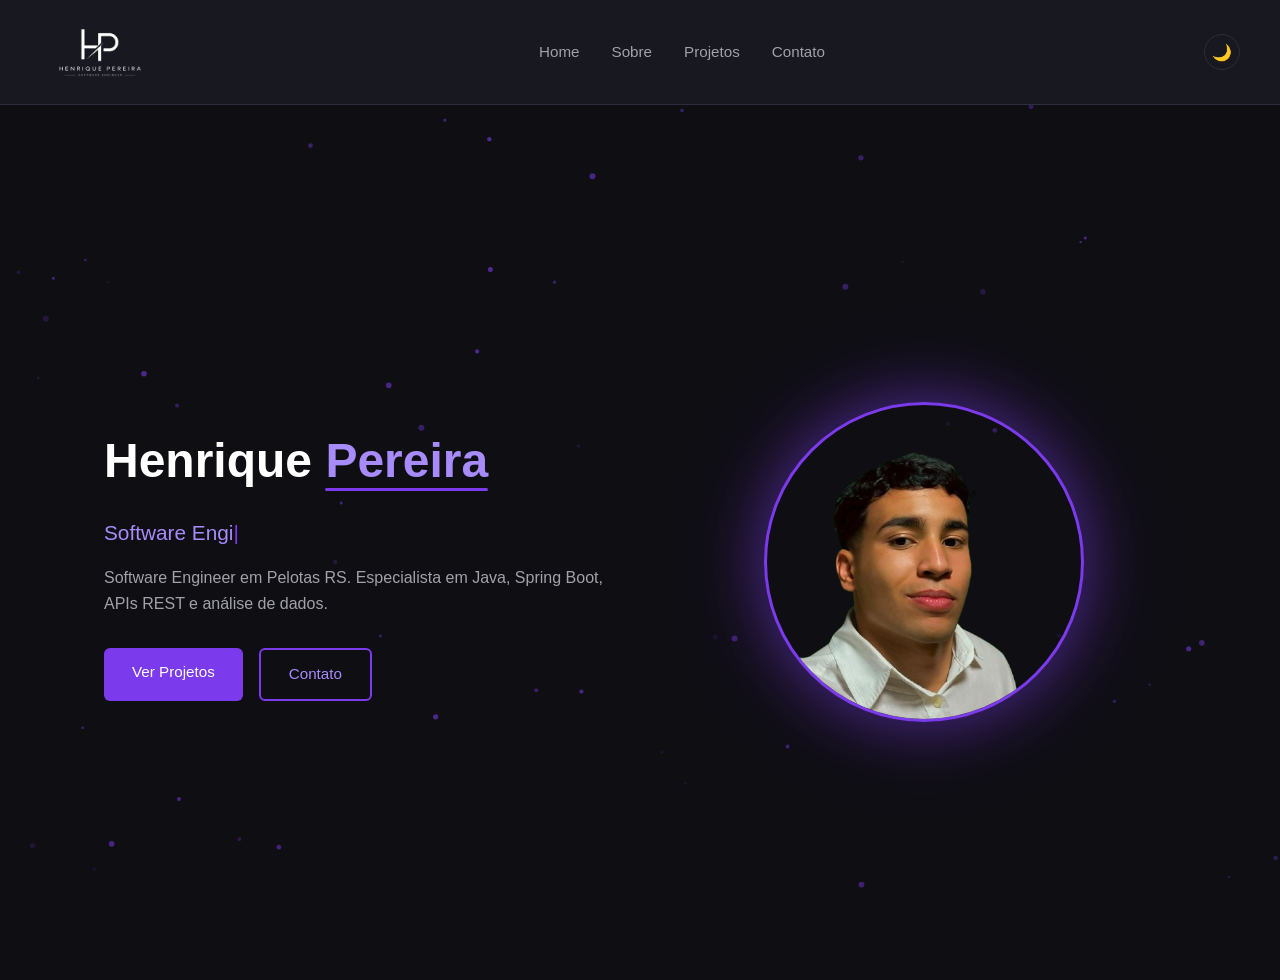
==== index.html @ a7b9d963 "feat: correcoes semantica" ====
<!DOCTYPE html>
<html lang="pt-BR">
<head>
    <meta charset="UTF-8">
    <meta name="viewport" content="width=device-width, initial-scale=1.0">
     
    <meta name="description" content="Henrique Pereira, Software Engineer/Data Analyst em Pelotas RS. Especialista em Java, Spring Boot, APIs REST e análise de dados.">
    <meta name="keywords" content="Desenvolvedor Backend, Java, Spring Boot, API REST, PHP, Laravel, Analista de Dados, Pelotas, Rio Grande do Sul, Henrique Pereira">
    <meta name="author" content="Henrique Pereira">
    <title>Henrique Pereira | Software Engineer/Data Analyst</title>
    <link rel="stylesheet" href="assets/css/style.css">
    <link rel="icon" type="image/png" href="assets/img/logo.png">

</head>
<body>
  <canvas id="particulas"></canvas>

    <header>
              <nav>
                <div class="logo">
                   <a href="index.html" class="logo-link">
                       <img src="assets/img/logo.png" alt="Logo Henrique Pereira - Software Engineer/Data Analyst" class="logo">
                   </a>     
                </div>
                  <ul>
                    <li><a href="index.html">Home</a></li>
                      <li><a href="sobre.html">Sobre</a></li>
                      <li><a href="projetos.html">Projetos</a></li>
                      <li><a href="contato.html">Contato</a></li>
                  </ul>
                  <button class="theme-toggle" id="themeToggle" aria-label="Alternar tema">
  🌙
</button>

            </nav>
    </header>
    <main>
      <section class="hero" id="home">
  
  <!-- Coluna esquerda — texto -->
  <div class="hero-texto">
    <h1>Henrique <span class="nome-destaque">Pereira</span></h1>
    <p class="cargo"></p>
    <p class="descricao">Software Engineer em Pelotas RS. Especialista em Java, Spring Boot, APIs REST e análise de dados.</p>
    <div class="hero-botoes">
      <a href="projetos.html" class="btn-primario">Ver Projetos</a>
      <a href="contato.html" class="btn-secundario">Contato</a>
    </div>
  </div>

  <!-- Coluna direita — foto -->
  <div class="hero-foto">
    <div class="foto-container">
      <img src="assets/img/perfil.png" alt="Foto de Henrique Pereira - Software Engineer">
    </div>
  </div>

</section>

    </main>
    <footer>

    </footer>
    <script src="assets/js/script.js"></script>
    
</body>
</html>
---- assets/css/style.css ----
/* ========================
   VARIÁVEIS GLOBAIS
======================== */
:root{
  --bg-primary: #0f0f13; /* fundo dark */
  --bg-secondary: #1a1a24; /* cards, header */
  --accent: #7c3aed; /* roxo principal */
  --accent-light: #a78bfa; /* roxo claro - textos, hover */
  --text-primary: #ffffff;  /* textos principais */
  --text-secondary: #a1a1aa; /* textos secundários */
  --border: #2d2d3d;   /* bordas */
}

/* ========================
   RESET E GLOBAIS
======================== */

*{
  margin: 0;
  padding: 0;
  box-sizing: border-box;
}

html{
  scroll-behavior: smooth;
}

body{
    background-color: var(--bg-primary);
    color: var(--text-primary);
    font-family: 'Segoe UI', Tahoma, Geneva, Verdana, sans-serif;
    line-height: 1.6;
}

a{
    text-decoration: none;
    color: inherit;
}
img{
    max-width: 100%;
    display: block;
}
ul{
    list-style: none;
}
main {
  padding-top: 80px;
}
#particulas {
  position: fixed;
  top: 0;
  left: 0;
  width: 100%;
  height: 100%;
  z-index: 0;
  pointer-events: none;
}

.hero, header, main, footer {
  position: relative;
  z-index: 1;
}

/* ========================
   HEADER E NAVEGAÇÃO
======================== */

header {
 position: fixed;
 top: 0;
 width: 100%;
 background-color: rgba(26, 26, 36, 0.85);
  backdrop-filter: blur(12px);
  border-bottom: 1px solid var(--border);
  z-index: 1000;
  padding: 0.50rem 2rem;
  transition: all 0.3s ease;
}  

nav {
 display: flex;
 justify-content: space-between;
 align-items: center;
 max-width: 1200px;
 margin: 0 auto;
}

.logo img {
  height: 80px;
  width: auto;
  filter: brightness(0) invert(1); /* Inverte a cor da imagem para branco */
  transition: transform 0.3s ease;
}
.logo img:hover {
  transform: scale(1.05);
}
nav ul {
 display: flex;
 gap: 2rem;
}
nav ul li a {
  color: var(--text-secondary);
  font-size: 0.95rem;
  font-weight: 500;
  transition: color 0.3s ease;
  position: relative;
  padding-bottom: 2px;

}

nav ul li a::after {
  content: '';
  position: absolute;
  bottom: 0;
  left: 0;
  width: 0%;
  height: 2px;
  background-color: var(--accent);
  transition: width 0.3s ease;
}

nav ul li a:hover::after {
  width: 100%;
}
nav ul li a:hover {
 color: var(--accent-light);
}
/* ========================
   TEMA CLARO
======================== */
body.light {
  --bg-primary: #f5f5f5;
  --bg-secondary: #ffffff;
  --text-primary: #0f0f13;
  --text-secondary: #4a4a5a;
  --border: #e0e0e0;
}

.theme-toggle {
  background: none;
  border: 1px solid var(--border);
  border-radius: 50%;
  width: 36px;
  height: 36px;
  cursor: pointer;
  font-size: 1rem;
  transition: all 0.3s ease;
  color: var(--text-primary);
}

.theme-toggle:hover {
  border-color: var(--accent);
  transform: rotate(20deg);
}
/* ========================
   HERO
======================== */
.hero {
  min-height: 100vh;
  display: flex;
  flex-direction: row;
  justify-content: center;
  align-items: center;
  padding: 6rem 4rem 2rem;
  gap: 4rem;
  max-width: 1200px;
  margin: 0 auto;
}

.hero-texto {
  flex: 1;
  display: flex;
  flex-direction: column;
  align-items: flex-start;
  text-align: left;
}

.nome-destaque {
  color: var(--accent-light);
  position: relative;
}

.nome-destaque::after {
  content: '';
  position: absolute;
  bottom: -4px;
  left: 0;
  width: 100%;
  height: 3px;
  background-color: var(--accent);
  border-radius: 2px;
}

.hero-texto h1 {
  font-size: 3rem;
  font-weight: 700;
  margin-bottom: 1rem;
  transition: transform 0.3s ease;
  transform-style: preserve-3d;
  cursor: default;
}

.hero-texto h1:hover {
  transform: perspective(500px) rotateX(10deg) rotateY(-5deg) scale(1.05);
  text-shadow: 4px 4px 20px rgba(124, 58, 237, 0.6);
}

.hero-texto .cargo {
  font-size: 1.3rem;
  color: var(--accent-light);
  margin-bottom: 1rem;
  min-height: 2rem;
}

.hero-texto .descricao {
  font-size: 1rem;
  color: var(--text-secondary);
  max-width: 500px;
  margin-bottom: 2rem;
}

.hero-foto {
  flex: 1;
  display: flex;
  justify-content: center;
  align-items: center;
}

.foto-container {
  width: 320px;
  height: 320px;
  border-radius: 50%;
  border: 3px solid var(--accent);
  overflow: hidden;
  box-shadow: 0 0 40px rgba(124, 58, 237, 0.3);
}

.foto-container{
    animation: flutuar 3s ease-in-out infinite;
      box-shadow: 0 0 60px rgba(124, 58, 237, 0.5),
              0 0 120px rgba(124, 58, 237, 0.2);
}

@keyframes flutuar {
  0%, 100% {
    transform: translateY(0);
  }
  50% {
    transform: translateY(-10px);
  }
}

.foto-container img {
  width: 100%;
  height: 100%;
  object-fit: cover;
  object-position: top;
}

.hero-botoes {
  display: flex;
  gap: 1rem;
}

/* ========================
   RESPONSIVO
======================== */
@media (max-width: 768px) {

  .hero {
    flex-direction: column;
    text-align: center;
    padding: 2rem 1.5rem;
    gap: 2rem;
  }

  .hero-texto {
    align-items: center;
  }

  .hero-texto h1 {
    font-size: 2rem;
  }

  .hero-texto .descricao {
    font-size: 0.95rem;
  }

  .hero-botoes {
    justify-content: center;
    flex-wrap: wrap;
  }

  .foto-container {
    width: 220px;
    height: 220px;
  }

  .hero-foto {
    order: -1;
  }

  .logo img {
    height: 55px;
  }

  nav ul {
    gap: 1rem;
  }

  nav ul li a {
    font-size: 0.8rem;
  }

  section {
    padding: 3rem 1.5rem;
  }

  .projetos-grid {
    grid-template-columns: 1fr;
  }

  .habilidades-grid {
    grid-template-columns: 1fr 1fr;
  }

  .sobre-hero {
    padding: 2rem 1.5rem;
  }

}

@media (max-width: 480px) {

  .habilidades-grid {
    grid-template-columns: 1fr;
  }

  nav ul {
    gap: 0.5rem;
  }

  nav ul li a {
    font-size: 0.72rem;
  }

  .hero-texto h1 {
    font-size: 1.7rem;
  }

}

/* ========================
   BOTÕES
======================== */
.btn-primario {
  background-color: var(--accent);
  color: var(--text-primary);
  padding: 0.75rem 1.75rem;
  border-radius: 6px;
  font-size: 0.95rem;
  font-weight: 500;
  border: none;
  cursor: pointer;
  transition: background-color 0.3s ease, transform 0.2s ease;
}

.btn-primario:hover {
  background-color: var(--accent-light);
  transform: translateY(-2px);
}

.btn-secundario {
  display: inline-block;
  margin-top: auto;
  background-color: transparent;
  color: var(--accent-light);
  padding: 0.75rem 1.75rem;
  border-radius: 6px;
  font-size: 0.95rem;
  font-weight: 500;
  border: 2px solid var(--accent);
  cursor: pointer;
  transition: all 0.3s ease;
}

.btn-secundario:hover {
  background-color: var(--accent);
  color: var(--text-primary);
  transform: translateY(-2px);
}
/* ========================
   SEÇÕES GERAIS
======================== */
section {
  padding: 5rem 2rem;
  max-width: 1200px;
  margin: 0 auto;
}

section h2 {
  font-size: 2rem;
  font-weight: 600;
  text-align: center;
  margin-bottom: 3rem;
  color: var(--text-primary);
}

section h2 span {
  color: var(--accent-light);
}

/* ========================
   CARDS DE PROJETOS
======================== */
.projetos-grid {
  display: grid;
  grid-template-columns: repeat(auto-fit, minmax(280px, 1fr));
  gap: 1.5rem;
}

.projeto-card {
  display: flex;
  flex-direction: column;
  justify-content: space-between;
  background-color: var(--bg-secondary);
  border: 1px solid var(--border);
  border-radius: 10px;
  padding: 1.5rem;
  transition: transform 0.3s ease, border-color 0.3s ease;
}

.projeto-card:hover {
  transform: translateY(-5px);
  border-color: var(--accent);
}

.projeto-card h3 {
  font-size: 1.2rem;
  margin-bottom: 0.75rem;
  color: var(--text-primary);
}

.projeto-card p {
  color: var(--text-secondary);
  font-size: 0.9rem;
  margin-bottom: 1rem;
}

.projeto-tags {
  display: flex;
  flex-wrap: wrap;
  gap: 0.5rem;
  margin-bottom: 1rem;
}

.projeto-tags span {
  background-color: #2d1b69;
  color: var(--accent-light);
  padding: 0.25rem 0.75rem;
  border-radius: 20px;
  font-size: 0.8rem;
}
/* ========================
   HABILIDADES
======================== */
.habilidades-grid {
  display: grid;
  grid-template-columns: repeat(auto-fit, minmax(220px, 1fr));
  gap: 1.5rem;
}

.habilidade-card {
  background-color: var(--bg-secondary);
  border: 1px solid var(--border);
  border-radius: 10px;
  padding: 1.5rem;
  transition: border-color 0.3s ease;
}

.habilidade-card:hover {
  border-color: var(--accent);
}

.habilidade-card h3 {
  font-size: 1rem;
  color: var(--accent-light);
  margin-bottom: 1rem;
  font-weight: 600;
}

.habilidade-card ul li {
  color: var(--text-secondary);
  font-size: 0.9rem;
  padding: 0.3rem 0;
  border-bottom: 1px solid var(--border);
}

.habilidade-card ul li:last-child {
  border-bottom: none;
}

/* ========================
   FORMULÁRIO DE CONTATO
======================== */
.contato-form {
  max-width: 600px;
  margin: 0 auto;
  display: flex;
  flex-direction: column;
  gap: 1rem;
}
.contato {
  padding-top: 6rem;
}

.contato-form h2 {
  text-align: center;
  margin-bottom: 0.5rem;
}

.contato-form p {
  color: var(--text-secondary);
  text-align: center;
  margin-bottom: 1rem;
}

.contato-form label {
  color: var(--text-secondary);
  font-size: 0.9rem;
}

.contato-form input,
.contato-form textarea {
  background-color: var(--bg-secondary);
  border: 1px solid var(--border);
  border-radius: 6px;
  padding: 0.75rem 1rem;
  color: var(--text-primary);
  font-size: 0.95rem;
  width: 100%;
  transition: border-color 0.3s ease;
}

.contato-form input:focus,
.contato-form textarea:focus {
  outline: none;
  border-color: var(--accent);
}

.contato-form textarea {
  resize: vertical;
  min-height: 120px;
}

.contato-form button {
  align-self: flex-start;
}

.sobre p {
  color: var(--text-secondary);
  margin-bottom: 1rem;
  max-width: 800px;
}

.cursor {
  color: var(--accent);
  animation: piscar 0.8s infinite;
  font-weight: 300;
}

@keyframes piscar {
  0%, 100% { opacity: 1; }
  50% { opacity: 0; }
}
/* ========================
   BADGE DISPONÍVEL
======================== */
.badge-disponivel {
  display: flex;
  align-items: center;
  gap: 0.5rem;
  background-color: rgba(34, 197, 94, 0.1);
  border: 1px solid rgba(34, 197, 94, 0.3);
  color: #22c55e;
  padding: 0.4rem 1rem;
  border-radius: 20px;
  font-size: 0.85rem;
  font-weight: 500;
  margin-bottom: 1rem;
}

.pulse {
  width: 8px;
  height: 8px;
  background-color: #22c55e;
  border-radius: 50%;
  animation: pulsar 1.5s infinite;
}

@keyframes pulsar {
  0%, 100% { opacity: 1; transform: scale(1); }
  50% { opacity: 0.4; transform: scale(1.4); }
}
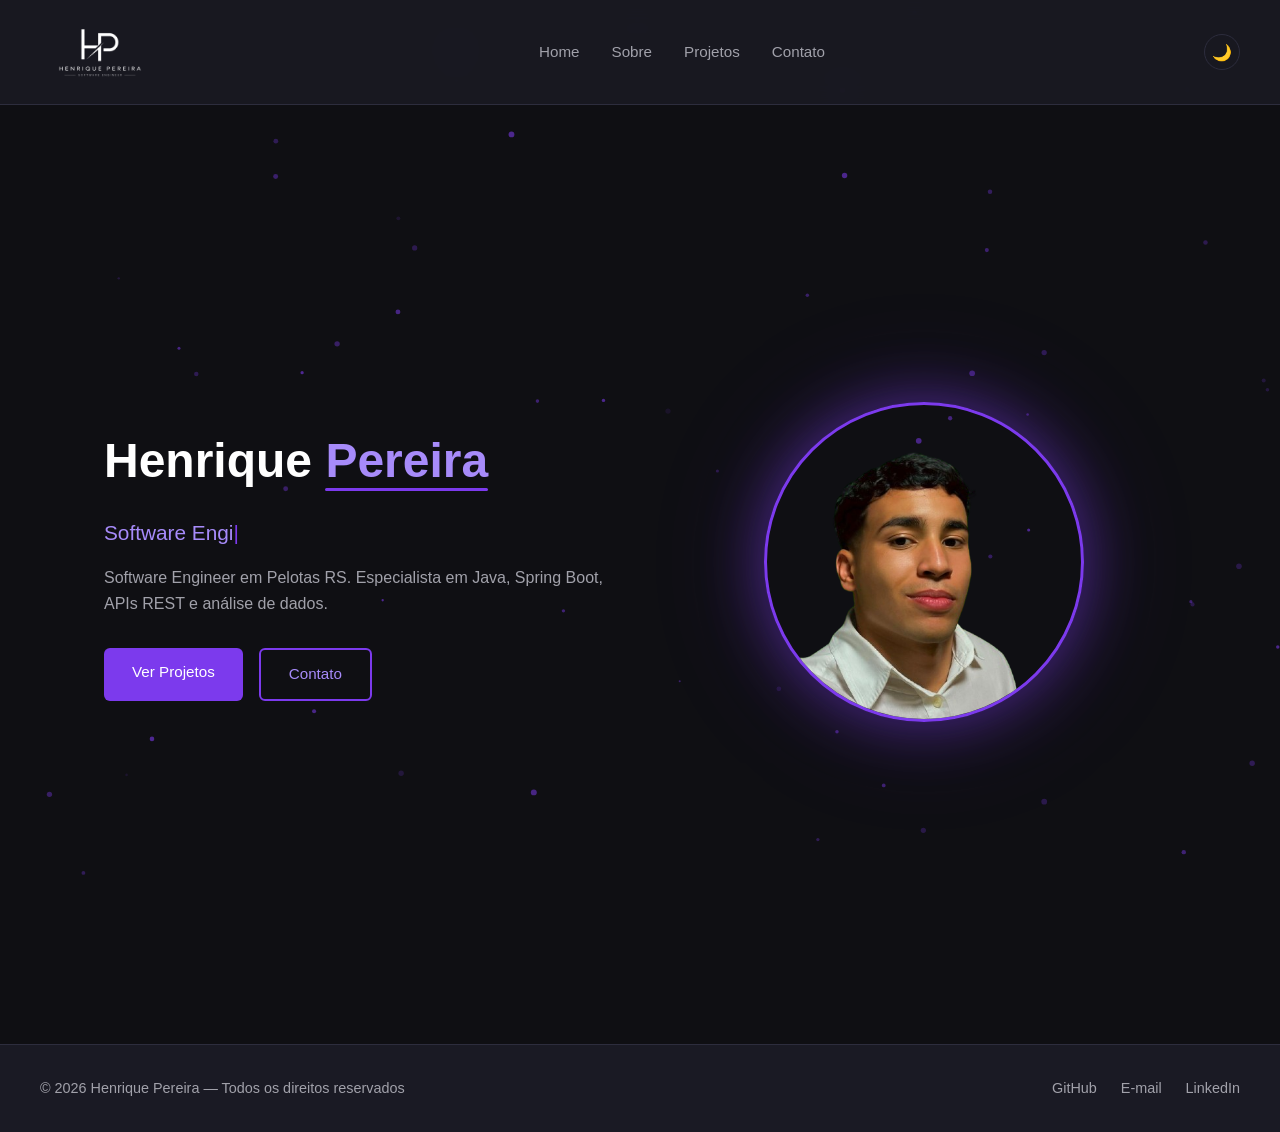
==== commit 4b962262: "feat: adicionamento do footer" ====
--- a/index.html
+++ b/index.html
@@ -58,9 +58,16 @@
 </section>
 
     </main>
-    <footer>
-
-    </footer>
+      <footer>
+  <div class="footer-conteudo">
+    <p>© 2026 Henrique Pereira — Todos os direitos reservados</p>
+    <div class="footer-links">
+      <a href="https://github.com/HenriquePereira777" target="_blank">GitHub</a>
+      <a href="mailto:henrique777pereiraa@gmail.com">E-mail</a>
+      <a href="https://www.linkedin.com/in/devhenrique-pereira" target="_blank">LinkedIn</a>
+    </div>
+  </div>
+</footer>
     <script src="assets/js/script.js"></script>
     
 </body>
--- a/assets/css/style.css
+++ b/assets/css/style.css
@@ -602,3 +602,49 @@
   0%, 100% { opacity: 1; transform: scale(1); }
   50% { opacity: 0.4; transform: scale(1.4); }
 }
+/* ========================
+   FOOTER
+======================== */
+footer {
+  background-color: var(--bg-secondary);
+  border-top: 1px solid var(--border);
+  padding: 2rem;
+  margin-top: 4rem;
+}
+
+.footer-conteudo {
+  max-width: 1200px;
+  margin: 0 auto;
+  display: flex;
+  justify-content: space-between;
+  align-items: center;
+  flex-wrap: wrap;
+  gap: 1rem;
+}
+
+footer p {
+  color: var(--text-secondary);
+  font-size: 0.9rem;
+}
+
+.footer-links {
+  display: flex;
+  gap: 1.5rem;
+}
+
+.footer-links a {
+  color: var(--text-secondary);
+  font-size: 0.9rem;
+  transition: color 0.3s ease;
+}
+
+.footer-links a:hover {
+  color: var(--accent-light);
+}
+
+@media (max-width: 768px) {
+  .footer-conteudo {
+    flex-direction: column;
+    text-align: center;
+  }
+}
